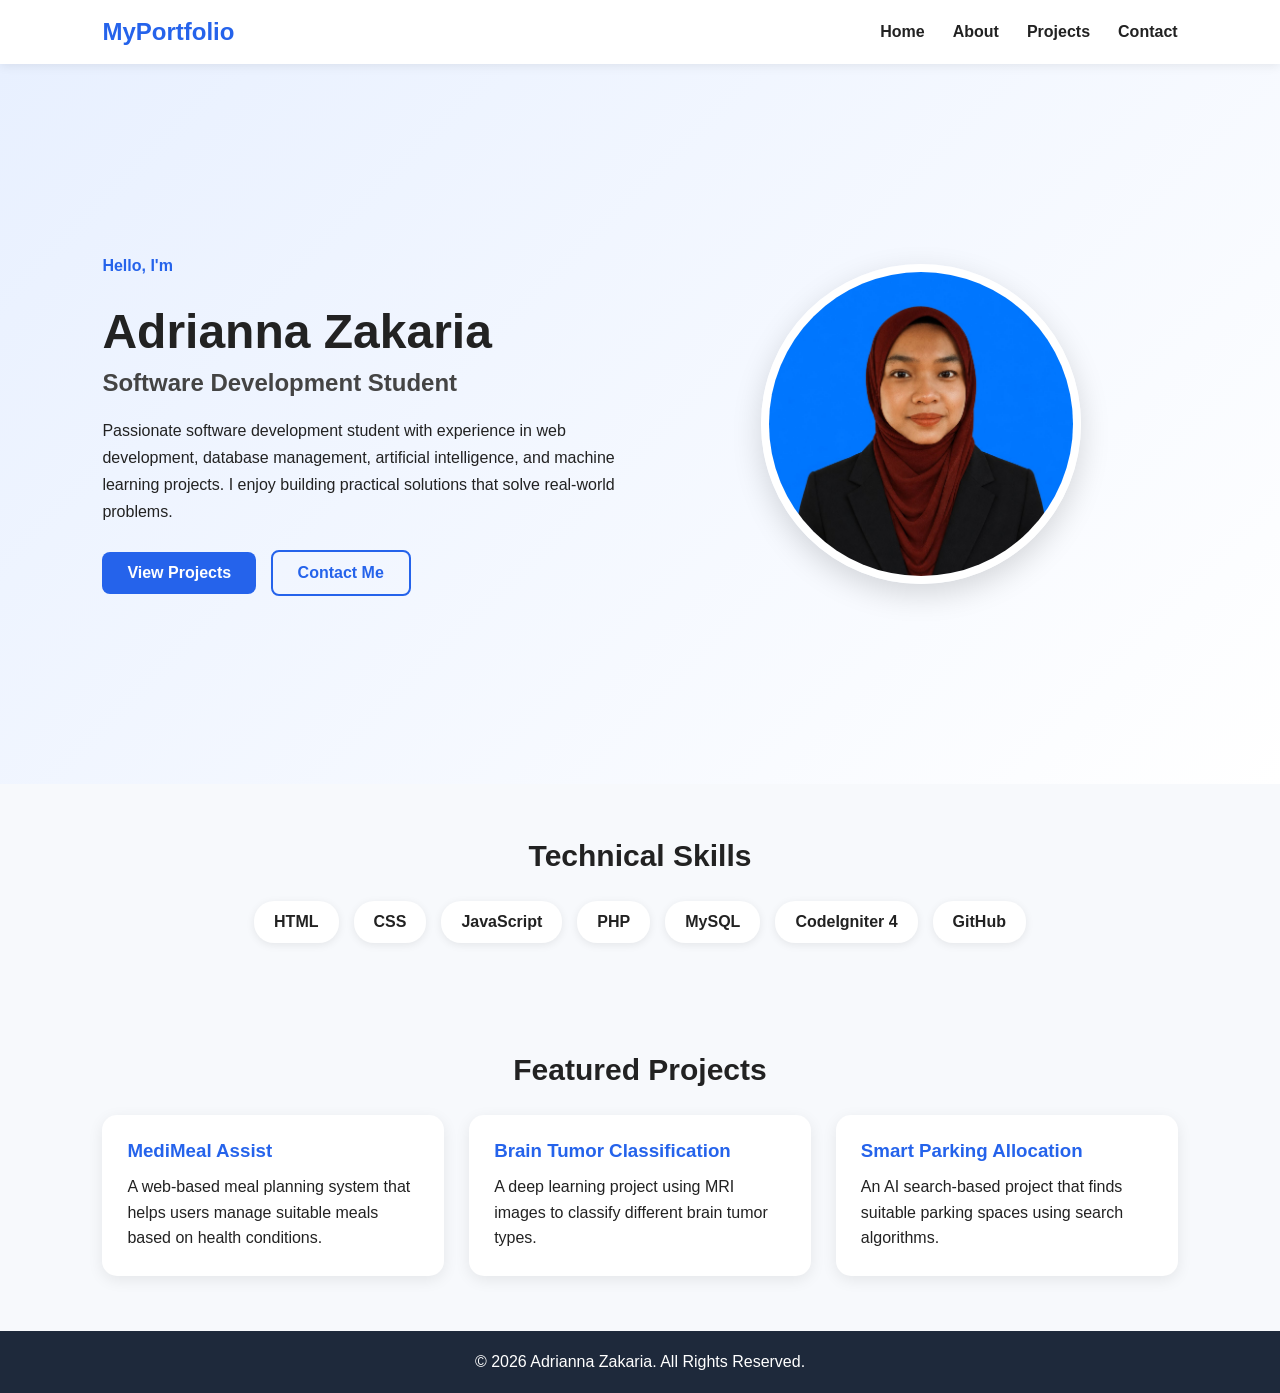
==== index.html @ 45993732 "Created homepage and navigation" ====
<!DOCTYPE html>
<html lang="en">
<head>
  <meta charset="UTF-8">
  <meta name="viewport" content="width=device-width, initial-scale=1.0">
  <title>Adrianna Zakaria | Portfolio</title>
  <link rel="stylesheet" href="style.css">
</head>
<body>

<header>
  <nav class="navbar">
    <h2 class="logo">MyPortfolio</h2>

    <ul class="nav-links">
      <li><a href="index.html">Home</a></li>
      <li><a href="about.html">About</a></li>
      <li><a href="blog.html">Projects</a></li>
      <li><a href="contact.html">Contact</a></li>
    </ul>
  </nav>
</header>

<section class="hero">
  <div class="hero-text">
    <p class="intro">Hello, I'm</p>
    <h1>Adrianna Zakaria</h1>
    <h3>Software Development Student</h3>

    <p>
      Passionate software development student with experience in web development,
      database management, artificial intelligence, and machine learning projects.
      I enjoy building practical solutions that solve real-world problems.
    </p>

    <div class="hero-buttons">
      <a href="blog.html" class="btn">View Projects</a>
      <a href="contact.html" class="btn-secondary">Contact Me</a>
    </div>
  </div>

  <div class="hero-image">
    <img src="images/profile.jpeg" alt="Profile Picture">
  </div>
</section>

<section class="skills">
  <h2>Technical Skills</h2>

  <div class="skill-box">
    <span>HTML</span>
    <span>CSS</span>
    <span>JavaScript</span>
    <span>PHP</span>
    <span>MySQL</span>
    <span>CodeIgniter 4</span>
    <span>GitHub</span>
  </div>
</section>

<section class="featured">
  <h2>Featured Projects</h2>

  <div class="project-container">
    <div class="project-card">
      <h3>MediMeal Assist</h3>
      <p>
        A web-based meal planning system that helps users manage suitable meals
        based on health conditions.
      </p>
    </div>

    <div class="project-card">
      <h3>Brain Tumor Classification</h3>
      <p>
        A deep learning project using MRI images to classify different brain tumor
        types.
      </p>
    </div>

    <div class="project-card">
      <h3>Smart Parking Allocation</h3>
      <p>
        An AI search-based project that finds suitable parking spaces using search
        algorithms.
      </p>
    </div>
  </div>
</section>

<footer>
  <p>© 2026 Adrianna Zakaria. All Rights Reserved.</p>
</footer>

</body>
</html>
---- style.css ----
* {
  margin: 0;
  padding: 0;
  box-sizing: border-box;
  font-family: Arial, sans-serif;
}

body {
  background: #f7f9fc;
  color: #222;
}

.navbar {
  display: flex;
  justify-content: space-between;
  align-items: center;
  padding: 18px 8%;
  background: #ffffff;
  box-shadow: 0 2px 10px rgba(0,0,0,0.08);
  position: sticky;
  top: 0;
  z-index: 100;
}

.logo {
  color: #2563eb;
  font-size: 24px;
}

.nav-links {
  list-style: none;
  display: flex;
  gap: 28px;
}

.nav-links a {
  text-decoration: none;
  color: #222;
  font-weight: bold;
}

.nav-links a:hover {
  color: #2563eb;
}

.hero {
  min-height: 80vh;
  display: flex;
  justify-content: space-between;
  align-items: center;
  padding: 60px 8%;
  background: linear-gradient(135deg, #e8f0ff, #ffffff);
  gap: 50px;
}

.hero-text {
  flex: 1;
}

.intro {
  color: #2563eb;
  font-weight: bold;
  margin-bottom: 10px;
}

.hero h1 {
  font-size: 48px;
  margin-bottom: 10px;
}

.hero h3 {
  font-size: 24px;
  color: #444;
  margin-bottom: 20px;
}

.hero p {
  line-height: 1.7;
  margin-bottom: 25px;
}

.hero-buttons {
  margin-top: 25px;
}

.btn {
  display: inline-block;
  padding: 12px 25px;
  background: #2563eb;
  color: white;
  text-decoration: none;
  border-radius: 8px;
  font-weight: bold;
}

.btn:hover {
  background: #1d4ed8;
}

.btn-secondary {
  display: inline-block;
  padding: 12px 25px;
  text-decoration: none;
  border: 2px solid #2563eb;
  color: #2563eb;
  border-radius: 8px;
  margin-left: 10px;
  font-weight: bold;
}

.btn-secondary:hover {
  background: #2563eb;
  color: white;
}

.hero-image {
  flex: 1;
  display: flex;
  justify-content: center;
}

.hero-image img {
  width: 320px;
  height: 320px;
  object-fit: cover;
  border-radius: 50%;
  border: 8px solid white;
  box-shadow: 0 10px 30px rgba(0,0,0,0.15);
}

.skills,
.featured {
  padding: 55px 8%;
  text-align: center;
}

.skills h2,
.featured h2 {
  margin-bottom: 28px;
  font-size: 30px;
}

.skill-box {
  display: flex;
  flex-wrap: wrap;
  justify-content: center;
  gap: 15px;
}

.skill-box span {
  background: white;
  padding: 12px 20px;
  border-radius: 20px;
  box-shadow: 0 2px 8px rgba(0,0,0,0.08);
  font-weight: bold;
}

.project-container {
  display: grid;
  grid-template-columns: repeat(3, 1fr);
  gap: 25px;
}

.project-card {
  background: white;
  padding: 25px;
  border-radius: 15px;
  box-shadow: 0 4px 15px rgba(0,0,0,0.08);
  text-align: left;
}

.project-card h3 {
  color: #2563eb;
  margin-bottom: 12px;
}

.project-card p {
  line-height: 1.6;
}

footer {
  text-align: center;
  padding: 22px;
  background: #1e293b;
  color: white;
}

@media (max-width: 768px) {
  .navbar {
    flex-direction: column;
    gap: 15px;
  }

  .nav-links {
    flex-direction: column;
    text-align: center;
    gap: 12px;
  }

  .hero {
    flex-direction: column-reverse;
    text-align: center;
    padding: 45px 8%;
  }

  .hero h1 {
    font-size: 34px;
  }

  .hero h3 {
    font-size: 20px;
  }

  .hero-image img {
    width: 250px;
    height: 250px;
  }

  .btn-secondary {
    margin-left: 0;
    margin-top: 10px;
  }

  .project-container {
    grid-template-columns: 1fr;
  }
}
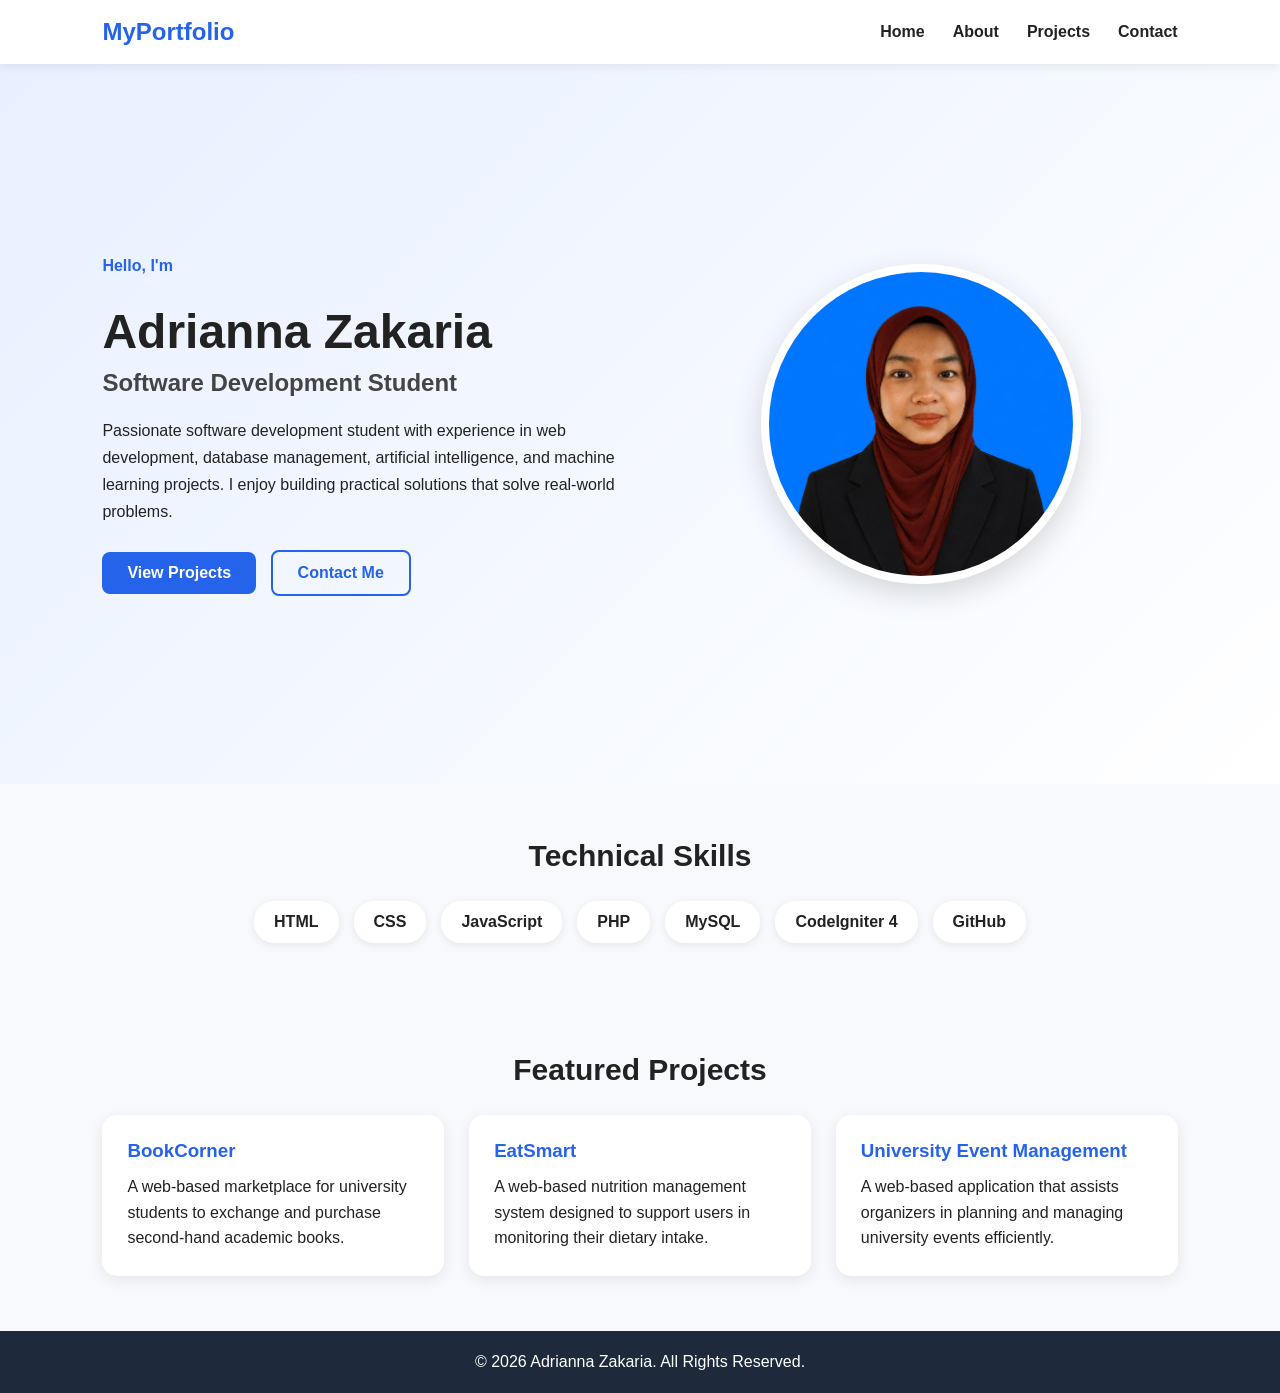
==== commit 36c52cc5: "Updated featured projects section" ====
--- a/index.html
+++ b/index.html
@@ -63,26 +63,23 @@
 
   <div class="project-container">
     <div class="project-card">
-      <h3>MediMeal Assist</h3>
+      <h3>BookCorner</h3>
       <p>
-        A web-based meal planning system that helps users manage suitable meals
-        based on health conditions.
+        A web-based marketplace for university students to exchange and purchase second-hand academic books.
       </p>
     </div>
 
     <div class="project-card">
-      <h3>Brain Tumor Classification</h3>
+      <h3>EatSmart</h3>
       <p>
-        A deep learning project using MRI images to classify different brain tumor
-        types.
+        A web-based nutrition management system designed to support users in monitoring their dietary intake.
       </p>
     </div>
 
     <div class="project-card">
-      <h3>Smart Parking Allocation</h3>
+      <h3>University Event Management</h3>
       <p>
-        An AI search-based project that finds suitable parking spaces using search
-        algorithms.
+        A web-based application that assists organizers in planning and managing university events efficiently.
       </p>
     </div>
   </div>
--- a/style.css
+++ b/style.css
@@ -224,4 +224,85 @@
   .project-container {
     grid-template-columns: 1fr;
   }
-}+}
+
+/* About Section */
+.about-section{
+    max-width:900px;
+    margin:auto;
+    padding:60px 20px;
+    text-align:center;
+}
+
+.about-section h1{
+    margin-bottom:30px;
+    color:#2563eb;
+}
+
+.about-image{
+    width:220px;
+    height:220px;
+    object-fit:cover;
+    border-radius:50%;
+    margin-bottom:25px;
+    box-shadow:0 5px 20px rgba(0,0,0,0.15);
+}
+
+.about-section p{
+    line-height:1.8;
+    margin-bottom:15px;
+}
+
+.education-box{
+    margin-top:30px;
+    padding:25px;
+    background:white;
+    border-radius:15px;
+    box-shadow:0 3px 10px rgba(0,0,0,0.08);
+} 
+
+/* Blog Section */
+.projects-page {
+  padding: 60px 8%;
+  text-align: center;
+}
+
+.projects-page h1 {
+  color: #2563eb;
+  font-size: 36px;
+  margin-bottom: 10px;
+}
+
+.page-subtitle {
+  margin-bottom: 35px;
+  color: #555;
+} 
+
+/* Contact Section */
+.contact-section {
+  padding: 60px 8%;
+  text-align: center;
+}
+
+.contact-section h1 {
+  color: #2563eb;
+  font-size: 36px;
+  margin-bottom: 10px;
+}
+
+.contact-card {
+  max-width: 700px;
+  margin: 30px auto;
+  background: white;
+  padding: 30px;
+  border-radius: 15px;
+  box-shadow: 0 3px 15px rgba(0,0,0,0.1);
+  text-align: left;
+}
+
+.contact-card p {
+  margin: 15px 0;
+  font-size: 18px;
+}
+
+
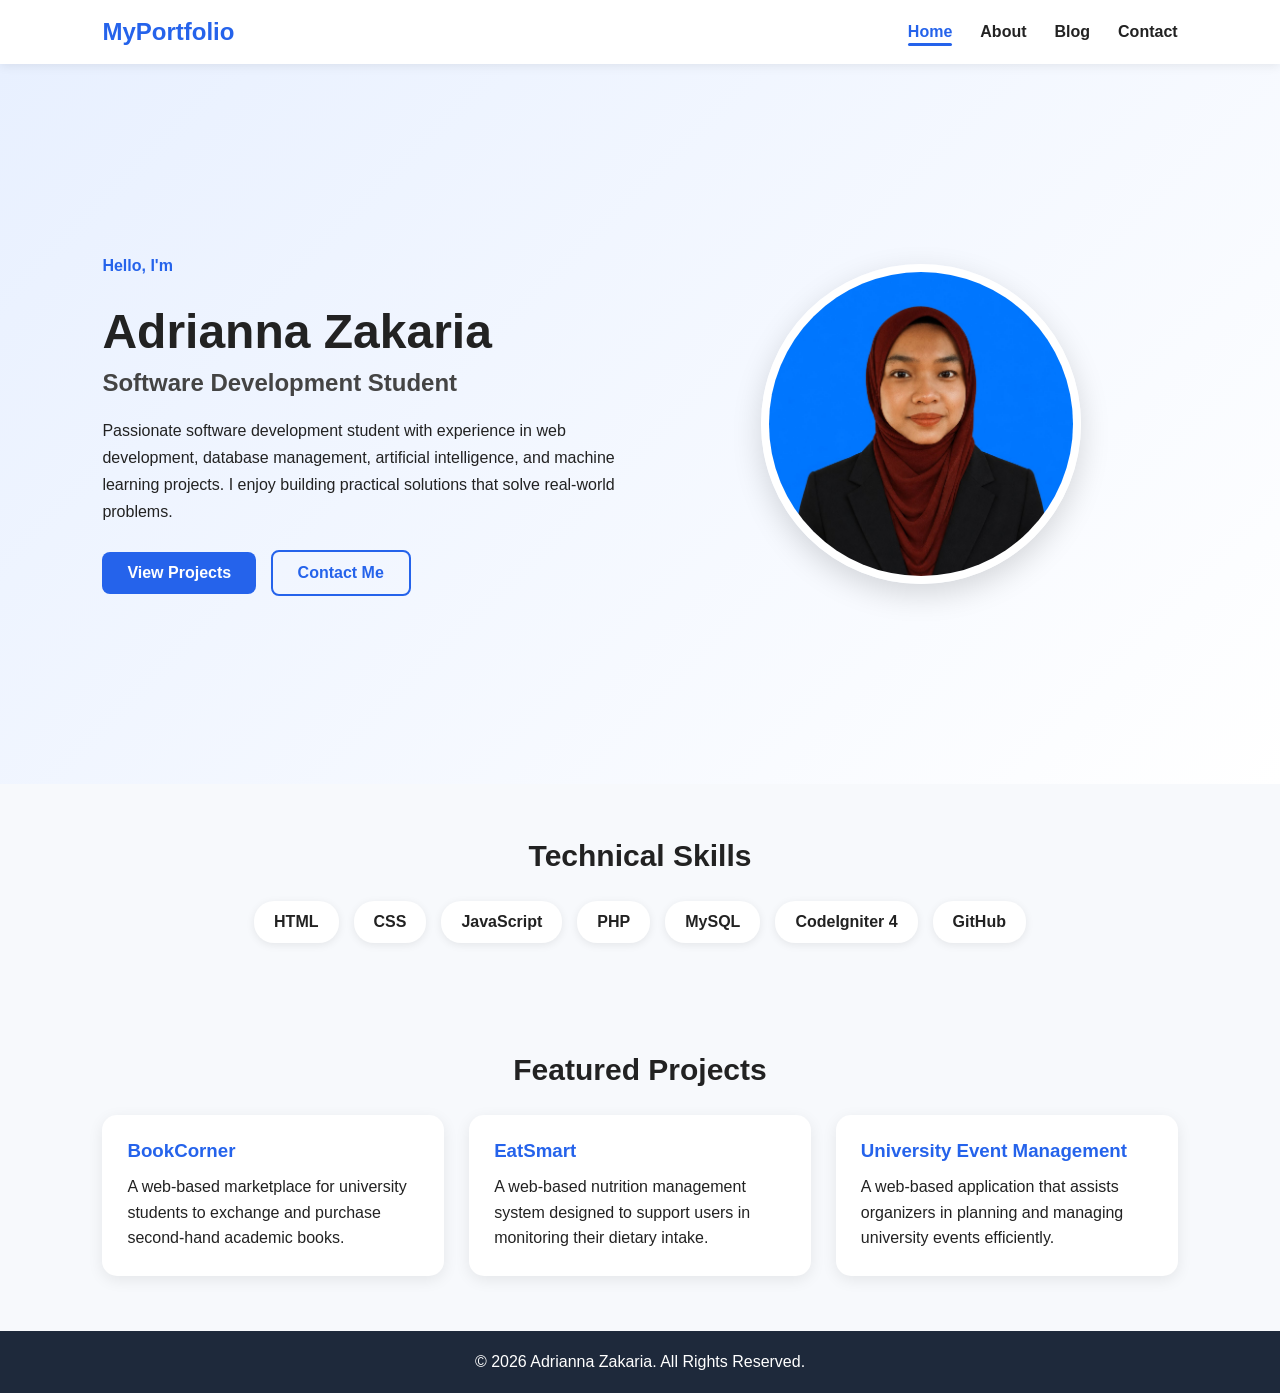
==== commit 12364de0: "Added README file" ====
--- a/index.html
+++ b/index.html
@@ -13,9 +13,9 @@
     <h2 class="logo">MyPortfolio</h2>
 
     <ul class="nav-links">
-      <li><a href="index.html">Home</a></li>
+      <li><a href="index.html" class="active">Home</a></li>
       <li><a href="about.html">About</a></li>
-      <li><a href="blog.html">Projects</a></li>
+      <li><a href="blog.html">Blog</a></li>
       <li><a href="contact.html">Contact</a></li>
     </ul>
   </nav>
--- a/style.css
+++ b/style.css
@@ -43,6 +43,23 @@
   color: #2563eb;
 }
 
+.nav-links a.active {
+  color: #2563eb;
+  position: relative;
+}
+
+.nav-links a.active::after {
+  content: "";
+  position: absolute;
+  left: 0;
+  bottom: -6px;
+  width: 100%;
+  height: 3px;
+  background: #2563eb;
+  border-radius: 10px;
+}
+
+
 .hero {
   min-height: 80vh;
   display: flex;
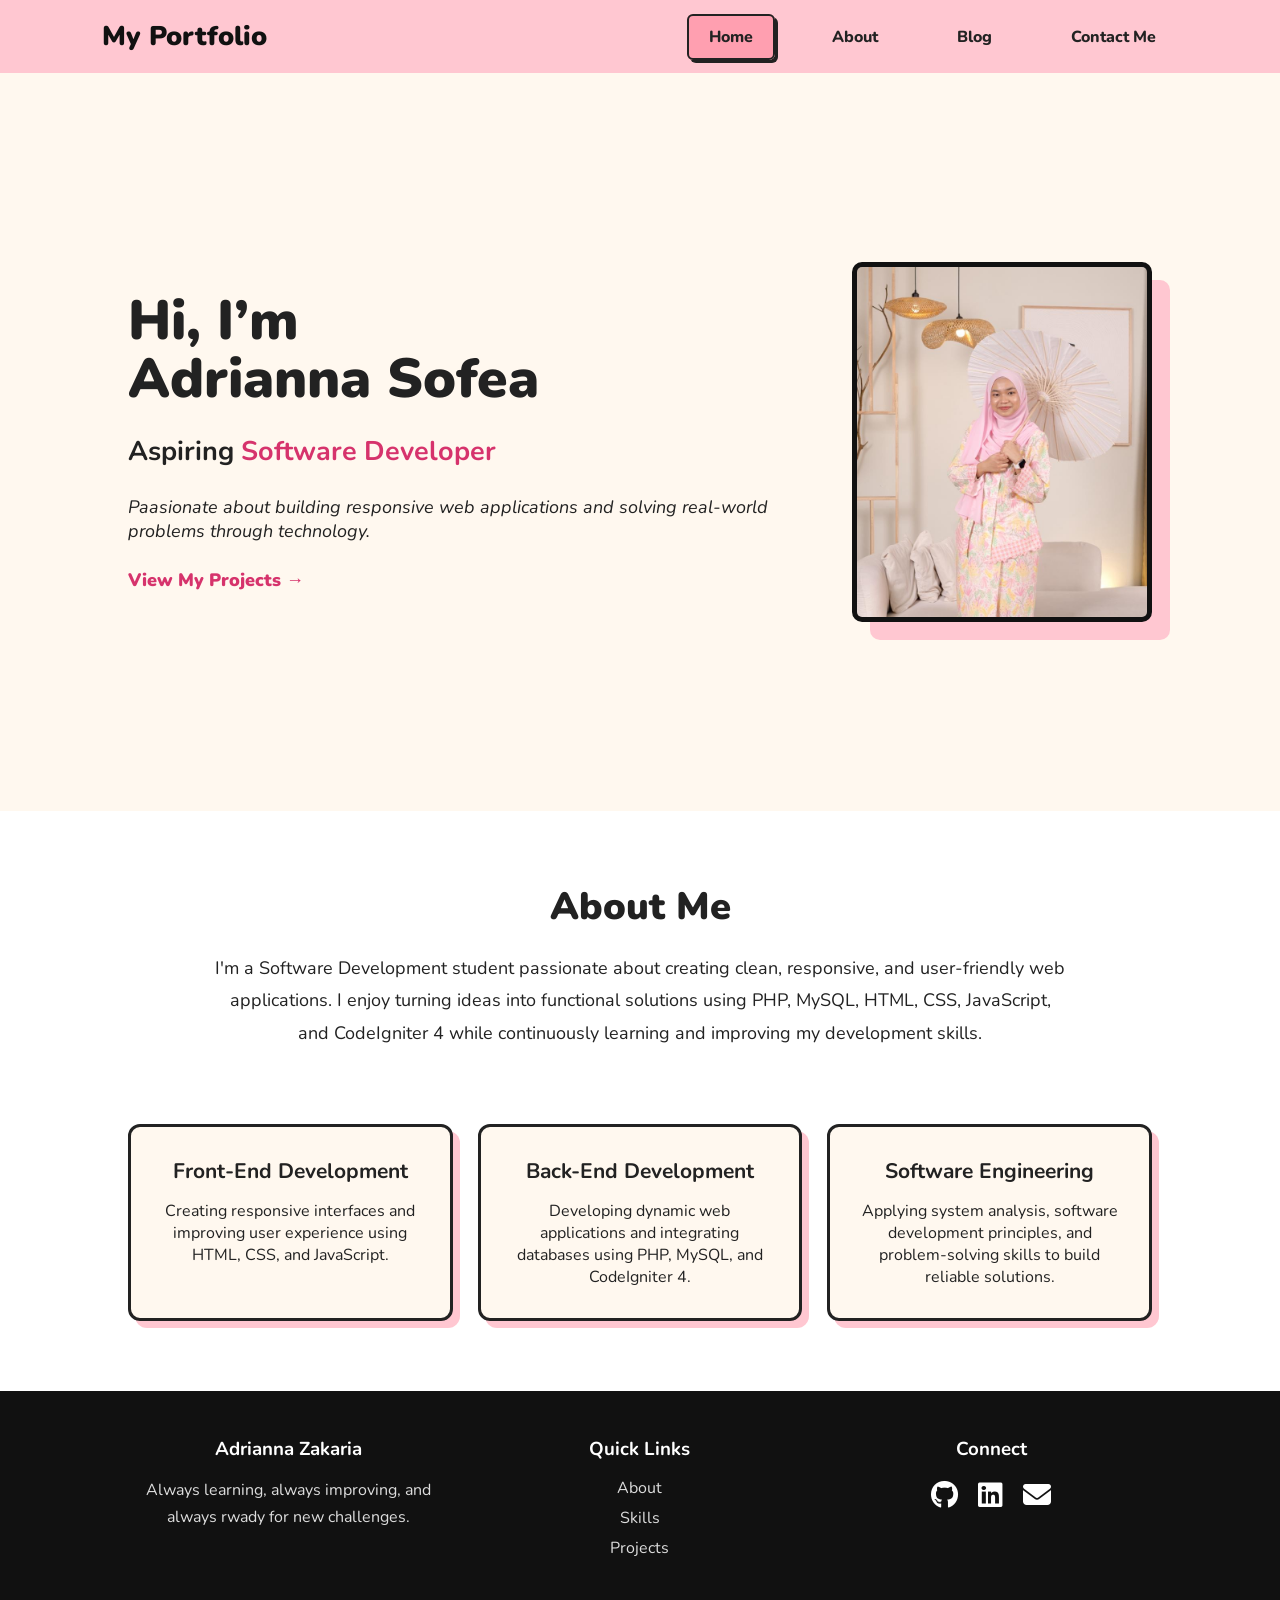
==== commit 7df97e9f: "Redesigned home page layout" ====
--- a/index.html
+++ b/index.html
@@ -4,90 +4,112 @@
   <meta charset="UTF-8">
   <meta name="viewport" content="width=device-width, initial-scale=1.0">
   <title>Adrianna Zakaria | Portfolio</title>
+
+  <link rel="preconnect" href="https://fonts.googleapis.com">
+  <link rel="preconnect" href="https://fonts.gstatic.com" crossorigin>
+  <link rel="stylesheet" href="https://cdnjs.cloudflare.com/ajax/libs/font-awesome/6.5.1/css/all.min.css">
+  <link href="https://fonts.googleapis.com/css2?family=Nunito:wght@400;600;700;800;900&display=swap" rel="stylesheet">
+
   <link rel="stylesheet" href="style.css">
 </head>
 <body>
 
 <header>
   <nav class="navbar">
-    <h2 class="logo">MyPortfolio</h2>
+    <h2 class="logo">
+      <a href="index.html">My Portfolio</a>
+    </h2>
 
     <ul class="nav-links">
       <li><a href="index.html" class="active">Home</a></li>
       <li><a href="about.html">About</a></li>
       <li><a href="blog.html">Blog</a></li>
-      <li><a href="contact.html">Contact</a></li>
+      <li><a href="contact.html">Contact Me</a></li>
     </ul>
   </nav>
 </header>
 
 <section class="hero">
-  <div class="hero-text">
-    <p class="intro">Hello, I'm</p>
-    <h1>Adrianna Zakaria</h1>
-    <h3>Software Development Student</h3>
+  <div class="hero-text fade-left">
+    <h1>Hi, I’m<br>Adrianna Sofea</h1>
+    <h3>Aspiring <span>Software Developer</span></h3>
 
-    <p>
-      Passionate software development student with experience in web development,
-      database management, artificial intelligence, and machine learning projects.
-      I enjoy building practical solutions that solve real-world problems.
-    </p>
+    <p class="tagline">Paasionate about building responsive web applications and solving real-world problems through technology.</p>
 
-    <div class="hero-buttons">
-      <a href="blog.html" class="btn">View Projects</a>
-      <a href="contact.html" class="btn-secondary">Contact Me</a>
-    </div>
+    <a href="blog.html" class="work-link">View My Projects →</a>
   </div>
 
-  <div class="hero-image">
-    <img src="images/profile.jpeg" alt="Profile Picture">
+  <div class="hero-image fade-right">
+    <div class="photo-stack">
+      <img src="images/profile2.jpeg" alt="Profile Picture">
+    </div>
   </div>
 </section>
 
-<section class="skills">
-  <h2>Technical Skills</h2>
-
-  <div class="skill-box">
-    <span>HTML</span>
-    <span>CSS</span>
-    <span>JavaScript</span>
-    <span>PHP</span>
-    <span>MySQL</span>
-    <span>CodeIgniter 4</span>
-    <span>GitHub</span>
-  </div>
+<section class="about-preview reveal">
+  <h2>About Me</h2>
+  <p>
+    I'm a Software Development student passionate about creating clean, responsive, and user-friendly web applications.
+    I enjoy turning ideas into functional solutions using PHP, MySQL, HTML, CSS, JavaScript, and CodeIgniter 4 while
+    continuously learning and improving my development skills.
+  </p>
 </section>
 
-<section class="featured">
-  <h2>Featured Projects</h2>
+<section class="skills-section reveal" id="skills">
 
-  <div class="project-container">
-    <div class="project-card">
-      <h3>BookCorner</h3>
-      <p>
-        A web-based marketplace for university students to exchange and purchase second-hand academic books.
-      </p>
+  <div class="skills-grid">
+    <div class="skill-card">
+      <h3>Front-End Development</h3>
+      <p>Creating responsive interfaces and improving user experience using HTML, CSS, and JavaScript.</p>
     </div>
 
-    <div class="project-card">
-      <h3>EatSmart</h3>
-      <p>
-        A web-based nutrition management system designed to support users in monitoring their dietary intake.
-      </p>
+    <div class="skill-card">
+      <h3>Back-End Development</h3>
+      <p>Developing dynamic web applications and integrating databases using PHP, MySQL, and CodeIgniter 4.</p>
     </div>
 
-    <div class="project-card">
-      <h3>University Event Management</h3>
-      <p>
-        A web-based application that assists organizers in planning and managing university events efficiently.
-      </p>
+    <div class="skill-card">
+      <h3>Software Engineering</h3>
+      <p>Applying system analysis, software development principles, and problem-solving skills to build reliable solutions.</p>
     </div>
   </div>
 </section>
 
 <footer>
-  <p>© 2026 Adrianna Zakaria. All Rights Reserved.</p>
+  <div>
+    <h3>Adrianna Zakaria</h3>
+    <p>Always learning, always improving, and always rwady for new challenges.</p>
+  </div>
+
+  <div>
+    <h3>Quick Links</h3>
+    <a href="about.html">About</a>
+    <a href="blog.html">Skills</a>
+    <a href="blog.html">Projects</a>
+  </div>
+
+  <div>
+    <h3>Connect</h3>
+
+    <div class="social-icons">
+
+        <a href="https://github.com/adriannazakaria" target="_blank">
+            <i class="fab fa-github"></i>
+        </a>
+
+        <a href="https://www.linkedin.com/in/adriannasofeazakaria" target="_blank">
+            <i class="fab fa-linkedin"></i>
+        </a>
+
+        <a href="mailto:nuradriannasofeazakaria@gmail.com">
+            <i class="fas fa-envelope"></i>
+        </a>
+
+    </div>
+</div>
+
 </footer>
 
+<script src="script.js"></script>
 </body>
-</html>
+</html>
--- a/style.css
+++ b/style.css
@@ -2,324 +2,364 @@
   margin: 0;
   padding: 0;
   box-sizing: border-box;
-  font-family: Arial, sans-serif;
+  font-family: "Nunito", sans-serif;
 }
 
 body {
-  background: #f7f9fc;
+  background: #fff8ef;
   color: #222;
 }
 
+/* NAVBAR */
 .navbar {
   display: flex;
   justify-content: space-between;
   align-items: center;
+  background: #ffc7d1;
   padding: 18px 8%;
-  background: #ffffff;
-  box-shadow: 0 2px 10px rgba(0,0,0,0.08);
   position: sticky;
   top: 0;
   z-index: 100;
 }
 
 .logo {
-  color: #2563eb;
-  font-size: 24px;
+  font-size: 27px;
+  font-weight: 900;
+  color: #111;
+}
+
+.logo a {
+  text-decoration: none;
+  color: #111;
+}
+
+.logo a:visited {
+  color: #111;
+}
+
+.logo a:hover {
+  color: #111;
 }
 
 .nav-links {
   list-style: none;
   display: flex;
-  gap: 28px;
+  align-items: center;
+  gap: 35px;
 }
 
 .nav-links a {
   text-decoration: none;
   color: #222;
-  font-weight: bold;
-}
-
-.nav-links a:hover {
-  color: #2563eb;
-}
-
+  font-weight: 800;
+  border: 2px solid transparent;
+  padding: 10px 20px;
+  border-radius: 6px;
+  transition: 0.3s;
+}
+
+.nav-links a:hover,
 .nav-links a.active {
-  color: #2563eb;
-  position: relative;
-}
-
-.nav-links a.active::after {
-  content: "";
-  position: absolute;
-  left: 0;
-  bottom: -6px;
-  width: 100%;
-  height: 3px;
-  background: #2563eb;
-  border-radius: 10px;
-}
-
-
+  border: 2px solid #222;
+  background: #ff9fb0;
+  color: #222;
+  box-shadow: 3px 3px 0 #222;
+}
+
+/* HERO */
 .hero {
-  min-height: 80vh;
+  min-height: 82vh;
   display: flex;
+  align-items: center;
   justify-content: space-between;
-  align-items: center;
-  padding: 60px 8%;
-  background: linear-gradient(135deg, #e8f0ff, #ffffff);
+  padding: 70px 10%;
   gap: 50px;
 }
 
-.hero-text {
-  flex: 1;
-}
-
-.intro {
-  color: #2563eb;
-  font-weight: bold;
-  margin-bottom: 10px;
-}
-
-.hero h1 {
-  font-size: 48px;
-  margin-bottom: 10px;
-}
-
-.hero h3 {
-  font-size: 24px;
-  color: #444;
-  margin-bottom: 20px;
-}
-
-.hero p {
-  line-height: 1.7;
+.hero-text h1 {
+  font-size: 55px;
+  line-height: 1.05;
+  font-weight: 900;
   margin-bottom: 25px;
 }
 
-.hero-buttons {
-  margin-top: 25px;
-}
-
-.btn {
-  display: inline-block;
-  padding: 12px 25px;
-  background: #2563eb;
-  color: white;
+.hero-text h3 {
+  font-size: 27px;
+  margin-bottom: 25px;
+}
+
+.hero-text h3 span {
+  color: #d6336c;
+}
+
+.tagline {
+  font-size: 18px;
+  font-style: italic;
+  margin-bottom: 25px;
+}
+
+.work-link {
+  color: #d6336c;
+  font-weight: 900;
   text-decoration: none;
-  border-radius: 8px;
-  font-weight: bold;
-}
-
-.btn:hover {
-  background: #1d4ed8;
-}
-
-.btn-secondary {
-  display: inline-block;
-  padding: 12px 25px;
-  text-decoration: none;
-  border: 2px solid #2563eb;
-  color: #2563eb;
-  border-radius: 8px;
-  margin-left: 10px;
-  font-weight: bold;
-}
-
-.btn-secondary:hover {
-  background: #2563eb;
-  color: white;
+  font-size: 18px;
+}
+
+.work-link:hover {
+  text-decoration: underline;
 }
 
 .hero-image {
-  flex: 1;
   display: flex;
   justify-content: center;
-}
-
-.hero-image img {
-  width: 320px;
-  height: 320px;
+  align-items: center;
+}
+
+.photo-stack {
+  width: 300px;
+  height: 360px;
+  border: 5px solid #111;
+  border-radius: 10px;
+  background: #111;
+  box-shadow: 18px 18px 0 #ffc7d1;
+  overflow: hidden;
+  transition: 0.3s;
+}
+
+.photo-stack:hover {
+  transform: translateY(-8px);
+}
+
+.photo-stack img {
+  width: 100%;
+  height: 100%;
   object-fit: cover;
-  border-radius: 50%;
-  border: 8px solid white;
-  box-shadow: 0 10px 30px rgba(0,0,0,0.15);
-}
-
-.skills,
+}
+
+/* ICON CONNECT */
+.social-icons {
+    display: flex;
+    justify-content: center;
+    gap: 20px;
+    margin-top: 10px;
+}
+
+.social-icons a {
+    color: white;
+    font-size: 28px;
+    transition: 0.3s;
+}
+
+.social-icons a:hover {
+    color: #ff9fb0;
+    transform: translateY(-3px);
+}
+
+/* ABOUT */
+.about-preview {
+  background: #fff;
+  padding: 70px 15% 20px;
+  text-align: center;
+}
+
+.about-preview h2,
+.skills-section h2,
+.featured h2 {
+  font-size: 38px;
+  margin-bottom: 20px;
+  font-weight: 900;
+}
+
+.about-preview p {
+  max-width: 850px;
+  margin: auto;
+  line-height: 1.8;
+  font-size: 18px;
+}
+
+/* SKILLS */
+.skills-section {
+  background: #fff;
+  padding: 20px 10% 70px;
+  text-align: center;
+}
+
+.skills-grid {
+  display: grid;
+  grid-template-columns: repeat(3, 1fr);
+  gap: 25px;
+  margin-top: 35px;
+}
+
+.skill-card {
+  background: #fff8ef;
+  border: 3px solid #222;
+  border-radius: 12px;
+  padding: 30px;
+  box-shadow: 7px 7px 0 #ffc7d1;
+  transition: 0.3s;
+}
+
+.skill-card:hover {
+  transform: translateY(-8px);
+  box-shadow: 10px 10px 0 #ff9fb0;
+}
+
+.skill-card h3 {
+  margin-bottom: 15px;
+  font-size: 21px;
+}
+
+/* PROJECTS */
 .featured {
-  padding: 55px 8%;
+  padding: 70px 10%;
   text-align: center;
-}
-
-.skills h2,
-.featured h2 {
-  margin-bottom: 28px;
-  font-size: 30px;
-}
-
-.skill-box {
-  display: flex;
-  flex-wrap: wrap;
-  justify-content: center;
-  gap: 15px;
-}
-
-.skill-box span {
-  background: white;
-  padding: 12px 20px;
-  border-radius: 20px;
-  box-shadow: 0 2px 8px rgba(0,0,0,0.08);
-  font-weight: bold;
+  background: #fff8ef;
 }
 
 .project-container {
   display: grid;
   grid-template-columns: repeat(3, 1fr);
   gap: 25px;
+  margin-top: 35px;
 }
 
 .project-card {
-  background: white;
-  padding: 25px;
-  border-radius: 15px;
-  box-shadow: 0 4px 15px rgba(0,0,0,0.08);
+  background: #fff;
+  border: 3px solid #222;
+  border-radius: 12px;
+  padding: 30px;
   text-align: left;
+  box-shadow: 7px 7px 0 #ffc7d1;
+  transition: 0.3s;
+}
+
+.project-card:hover {
+  transform: translateY(-8px);
+  box-shadow: 10px 10px 0 #ff9fb0;
 }
 
 .project-card h3 {
-  color: #2563eb;
-  margin-bottom: 12px;
+  font-size: 23px;
+  color: #d6336c;
+  margin-bottom: 15px;
 }
 
 .project-card p {
-  line-height: 1.6;
-}
-
+  line-height: 1.7;
+}
+
+/* FOOTER */
 footer {
+  background: #111;
+  color: white;
+  display: grid;
+  grid-template-columns: repeat(3, 1fr);
+  padding: 45px 10%;
+  gap: 30px;
+  align-items: start;
+}
+
+footer div {
   text-align: center;
-  padding: 22px;
-  background: #1e293b;
-  color: white;
-}
-
-@media (max-width: 768px) {
+}
+
+footer h3 {
+  margin-bottom: 15px;
+}
+
+footer p {
+  color: #ddd;
+  line-height: 1.7;
+}
+
+footer a {
+    display: block;
+    color: #ddd;
+    text-decoration: none;
+    margin-bottom: 8px;
+}
+
+footer a:hover {
+    color: #ff9fb0;
+}
+
+/* RESPONSIVE */
+@media (max-width: 900px) {
+  .hero {
+    flex-direction: column;
+    text-align: center;
+  }
+
+  .skills-grid,
+  .project-container,
+  footer {
+    grid-template-columns: 1fr;
+  }
+
+  .nav-links {
+    gap: 18px;
+  }
+}
+
+@media (max-width: 600px) {
   .navbar {
     flex-direction: column;
     gap: 15px;
   }
 
   .nav-links {
-    flex-direction: column;
-    text-align: center;
-    gap: 12px;
-  }
-
-  .hero {
-    flex-direction: column-reverse;
-    text-align: center;
-    padding: 45px 8%;
-  }
-
-  .hero h1 {
-    font-size: 34px;
-  }
-
-  .hero h3 {
-    font-size: 20px;
-  }
-
-  .hero-image img {
+    flex-wrap: wrap;
+    justify-content: center;
+  }
+
+  .hero-text h1 {
+    font-size: 40px;
+  }
+
+  .photo-stack {
     width: 250px;
-    height: 250px;
-  }
-
-  .btn-secondary {
-    margin-left: 0;
-    margin-top: 10px;
-  }
-
-  .project-container {
-    grid-template-columns: 1fr;
-  }
-}
-
-/* About Section */
-.about-section{
-    max-width:900px;
-    margin:auto;
-    padding:60px 20px;
-    text-align:center;
-}
-
-.about-section h1{
-    margin-bottom:30px;
-    color:#2563eb;
-}
-
-.about-image{
-    width:220px;
-    height:220px;
-    object-fit:cover;
-    border-radius:50%;
-    margin-bottom:25px;
-    box-shadow:0 5px 20px rgba(0,0,0,0.15);
-}
-
-.about-section p{
-    line-height:1.8;
-    margin-bottom:15px;
-}
-
-.education-box{
-    margin-top:30px;
-    padding:25px;
-    background:white;
-    border-radius:15px;
-    box-shadow:0 3px 10px rgba(0,0,0,0.08);
-} 
-
-/* Blog Section */
-.projects-page {
-  padding: 60px 8%;
-  text-align: center;
-}
-
-.projects-page h1 {
-  color: #2563eb;
-  font-size: 36px;
-  margin-bottom: 10px;
-}
-
-.page-subtitle {
-  margin-bottom: 35px;
-  color: #555;
-} 
-
-/* Contact Section */
-.contact-section {
-  padding: 60px 8%;
-  text-align: center;
-}
-
-.contact-section h1 {
-  color: #2563eb;
-  font-size: 36px;
-  margin-bottom: 10px;
-}
-
-.contact-card {
-  max-width: 700px;
-  margin: 30px auto;
-  background: white;
-  padding: 30px;
-  border-radius: 15px;
-  box-shadow: 0 3px 15px rgba(0,0,0,0.1);
-  text-align: left;
-}
-
-.contact-card p {
-  margin: 15px 0;
-  font-size: 18px;
-}
-
-
+    height: 310px;
+  }
+}
+
+/* PAGE LOAD ANIMATION */
+.fade-left {
+  opacity: 0;
+  transform: translateX(-60px);
+  animation: fadeLeft 1s ease forwards;
+}
+
+.fade-right {
+  opacity: 0;
+  transform: translateX(60px);
+  animation: fadeRight 1s ease forwards;
+  animation-delay: 0.3s;
+}
+
+@keyframes fadeLeft {
+  to {
+    opacity: 1;
+    transform: translateX(0);
+  }
+}
+
+@keyframes fadeRight {
+  to {
+    opacity: 1;
+    transform: translateX(0);
+  }
+}
+
+/* SCROLL REVEAL ANIMATION */
+.reveal {
+  opacity: 0;
+  transform: translateY(60px);
+  transition: 1s ease;
+}
+
+.reveal.active {
+  opacity: 1;
+  transform: translateY(0);
+}
+
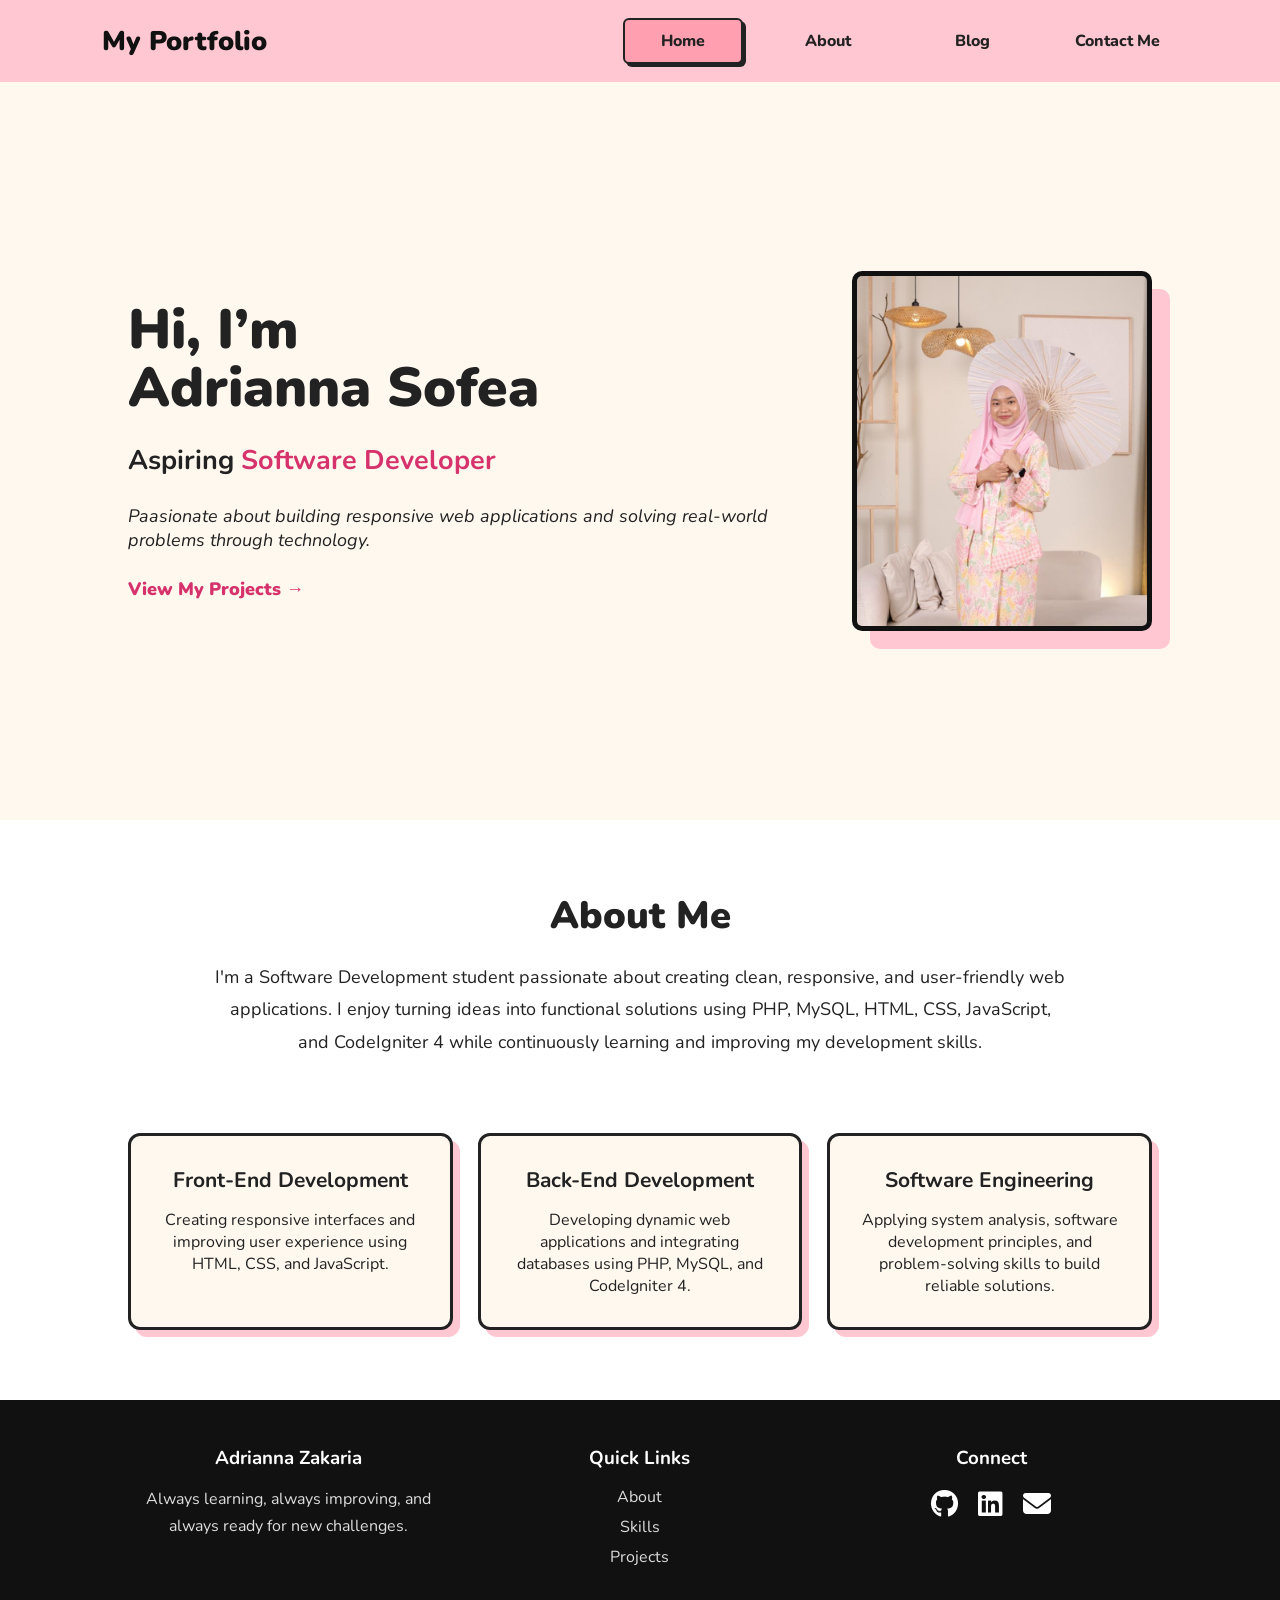
==== commit d3032436: "Fix typo in home page content" ====
--- a/index.html
+++ b/index.html
@@ -78,7 +78,7 @@
 <footer>
   <div>
     <h3>Adrianna Zakaria</h3>
-    <p>Always learning, always improving, and always rwady for new challenges.</p>
+    <p>Always learning, always improving, and always ready for new challenges.</p>
   </div>
 
   <div>
@@ -106,7 +106,7 @@
         </a>
 
     </div>
-</div>
+  </div>
 
 </footer>
 
--- a/style.css
+++ b/style.css
@@ -20,12 +20,14 @@
   position: sticky;
   top: 0;
   z-index: 100;
+  min-height: 80px;
 }
 
 .logo {
   font-size: 27px;
   font-weight: 900;
   color: #111;
+  width: 220px;
 }
 
 .logo a {
@@ -33,10 +35,7 @@
   color: #111;
 }
 
-.logo a:visited {
-  color: #111;
-}
-
+.logo a:visited,
 .logo a:hover {
   color: #111;
 }
@@ -45,15 +44,18 @@
   list-style: none;
   display: flex;
   align-items: center;
-  gap: 35px;
+  gap: 25px;
 }
 
 .nav-links a {
+  display: inline-block;
+  text-align: center;
+  width: 120px;
   text-decoration: none;
   color: #222;
   font-weight: 800;
   border: 2px solid transparent;
-  padding: 10px 20px;
+  padding: 10px 0;
   border-radius: 6px;
   transition: 0.3s;
 }
@@ -210,45 +212,6 @@
   font-size: 21px;
 }
 
-/* PROJECTS */
-.featured {
-  padding: 70px 10%;
-  text-align: center;
-  background: #fff8ef;
-}
-
-.project-container {
-  display: grid;
-  grid-template-columns: repeat(3, 1fr);
-  gap: 25px;
-  margin-top: 35px;
-}
-
-.project-card {
-  background: #fff;
-  border: 3px solid #222;
-  border-radius: 12px;
-  padding: 30px;
-  text-align: left;
-  box-shadow: 7px 7px 0 #ffc7d1;
-  transition: 0.3s;
-}
-
-.project-card:hover {
-  transform: translateY(-8px);
-  box-shadow: 10px 10px 0 #ff9fb0;
-}
-
-.project-card h3 {
-  font-size: 23px;
-  color: #d6336c;
-  margin-bottom: 15px;
-}
-
-.project-card p {
-  line-height: 1.7;
-}
-
 /* FOOTER */
 footer {
   background: #111;
@@ -363,3 +326,477 @@
   transform: translateY(0);
 }
 
+/* ABOUT PAGE */
+.about-page {
+  min-height: 85vh;
+  display: grid;
+  grid-template-columns: 1fr 1.5fr;
+  align-items: start;
+  gap: 70px;
+  padding: 90px 10%;
+  background: #fff;
+}
+
+.about-photo {
+  display: flex;
+  justify-content: center;
+  margin-top: 120px;
+}
+
+.about-photo img {
+  width: 340px;
+  height: 340px;
+  object-fit: cover;
+  border-radius: 50%;
+  border: 5px solid #222;
+  box-shadow: 12px 12px 0 #ffc7d1;
+}
+
+.about-content h1 {
+  font-size: 43px;
+  font-weight: 900;
+  margin-bottom: 22px;
+}
+
+.about-content p {
+  font-size: 17px;
+  line-height: 1.8;
+  margin-bottom: 18px;
+}
+
+.about-cards {
+  display: grid;
+  grid-template-columns: repeat(3, 1fr);
+  gap: 18px;
+  margin-top: 30px;
+}
+
+.about-card {
+  background: #fff8ef;
+  border: 2px solid #222;
+  border-radius: 10px;
+  padding: 22px;
+  box-shadow: 6px 6px 0 #ffc7d1;
+  transition: 0.3s;
+}
+
+.about-card:hover {
+  transform: translateY(-8px);
+  box-shadow: 9px 9px 0 #ff9fb0;
+}
+
+.about-card h3 {
+  font-size: 19px;
+  color: #d6336c;
+  margin-bottom: 10px;
+}
+
+.about-card p {
+  font-size: 15px;
+  margin-bottom: 0;
+  line-height: 1.6;
+}
+
+@media (max-width: 900px) {
+  .about-page {
+    grid-template-columns: 1fr;
+    text-align: center;
+  }
+
+  .about-cards {
+    grid-template-columns: 1fr;
+  }
+
+  .about-photo img {
+    width: 280px;
+    height: 280px;
+  }
+}
+
+.resume-section {
+    margin-top: 50px;
+    text-align: center;
+}
+
+.resume-btn {
+    display: inline-block;
+    background: #ff9fb0;
+    color: #222;
+    text-decoration: none;
+    font-weight: 800;
+    padding: 14px 30px;
+    border: 2px solid #222;
+    border-radius: 8px;
+    box-shadow: 4px 4px 0 #222;
+    transition: 0.3s;
+}
+
+.resume-btn:hover {
+    transform: translateY(-5px);
+    box-shadow: 7px 7px 0 #222;
+}
+
+/* BLOG PAGE */
+.projects-page {
+    padding: 90px 10%;
+    background: #fff;
+}
+
+.projects-page {
+    background: #fff8ef;
+}
+
+.section-title {
+    text-align: center;
+    margin-bottom: 50px;
+}
+
+.section-title h1 {
+    font-size: 45px;
+    font-weight: 900;
+    margin-bottom: 15px;
+}
+
+.section-title p {
+    max-width: 800px;
+    margin: auto;
+    line-height: 1.8;
+    font-size: 17px;
+}
+
+.projects-grid {
+    display: grid;
+    grid-template-columns: repeat(2, 1fr);
+    gap: 35px;
+    margin-top: 40px;
+}
+
+.project-box {
+    background: white;
+    border: 2px solid #222;
+    border-radius: 12px;
+    padding: 30px;
+    box-shadow: 7px 7px 0 #ffc7d1;
+    transition: 0.3s;
+}
+
+.project-box:hover {
+    transform: translateY(-8px);
+    box-shadow: 10px 10px 0 #ff9fb0;
+}
+
+.project-box h3 {
+    color: #d6336c;
+    margin-bottom: 15px;
+    font-size: 28px;
+}
+
+.project-box p {
+    line-height: 1.8;
+    margin-bottom: 20px;
+}
+
+.project-tags {
+    display: flex;
+    flex-wrap: wrap;
+    gap: 10px;
+}
+
+.project-tags span {
+    background: #ff9fb0;
+    padding: 8px 15px;
+    border-radius: 20px;
+    font-size: 14px;
+    font-weight: 700;
+}
+
+@media (max-width: 900px) {
+
+    .skills-cards,
+    .projects-grid {
+        grid-template-columns: 1fr;
+    }
+
+}
+
+
+/* TECH STACK SLIDER */
+.tech-stack-page {
+  padding: 90px 10%;
+  background: #fff;
+  text-align: center;
+  overflow: hidden;
+}
+
+.tech-slider {
+  width: 100%;
+  overflow: hidden;
+  margin-top: 45px;
+}
+
+.tech-track {
+  display: flex;
+  gap: 45px;
+  width: max-content;
+}
+
+.tech-slider:hover .tech-track {
+  animation: slideTech 10s linear infinite;
+}
+
+.tech-item {
+  min-width: 120px;
+  text-align: center;
+}
+
+.tech-item i {
+  font-size: 65px;
+  color: #d6336c;
+}
+
+.tech-item p {
+  margin-top: 10px;
+  font-weight: 800;
+  color: #222;
+}
+
+.text-icon span {
+  display: flex;
+  align-items: center;
+  justify-content: center;
+  width: 70px;
+  height: 65px;
+  margin: auto;
+  font-size: 22px;
+  font-weight: 900;
+  color: #d6336c;
+  border: 3px solid #d6336c;
+  border-radius: 12px;
+}
+
+@keyframes slideTech {
+  from {
+    transform: translateX(0);
+  }
+  to {
+    transform: translateX(-50%);
+  }
+}
+
+.project-img {
+  width: 100%;
+  height: 220px;
+  object-fit: cover;
+  border-radius: 10px;
+  margin-bottom: 20px;
+  border: 2px solid #222;
+}
+
+.view-btn {
+  margin-top: 20px;
+  background: #ff9fb0;
+  color: #222;
+  border: 2px solid #222;
+  padding: 12px 22px;
+  border-radius: 8px;
+  font-weight: 800;
+  cursor: pointer;
+  box-shadow: 4px 4px 0 #222;
+  transition: 0.3s;
+}
+
+.view-btn:hover {
+  transform: translateY(-4px);
+  box-shadow: 7px 7px 0 #222;
+}
+
+/* PROJECT POPUP MODAL */
+.modal-overlay {
+  display: none;
+  position: fixed;
+  inset: 0;
+  z-index: 999;
+  background: rgba(0, 0, 0, 0.65);
+  justify-content: center;
+  align-items: center;
+  padding: 25px;
+  overflow-y: auto;
+}
+
+.modal-box {
+  background: #fff8ef;
+  border: 3px solid #222;
+  border-radius: 14px;
+  max-width: 750px;
+  width: 100%;
+  max-height: 80vh;
+  overflow-y: auto;
+  padding: 35px;
+  box-shadow: 10px 10px 0 #ff9fb0;
+  position: relative;
+  animation: popupFade 0.4s ease;
+}
+
+.close-modal {
+  position: sticky;
+  top: 0;
+  float: right;
+  font-size: 32px;
+  font-weight: 900;
+  cursor: pointer;
+  background: #fff8ef;
+  padding-left: 12px;
+}
+
+.modal-box h2 {
+  color: #d6336c;
+  font-size: 34px;
+  margin-bottom: 22px;
+}
+
+.modal-section {
+  margin-bottom: 20px;
+}
+
+.modal-section h3 {
+  font-size: 20px;
+  margin-bottom: 8px;
+}
+
+.modal-section p {
+  line-height: 1.7;
+}
+
+.modal-section ul {
+  margin-top: 10px;
+  padding-left: 25px;
+}
+
+.modal-section li {
+  margin-bottom: 8px;
+  line-height: 1.7;
+}
+
+@keyframes popupFade {
+  from {
+    opacity: 0;
+    transform: scale(0.85);
+  }
+
+  to {
+    opacity: 1;
+    transform: scale(1);
+  }
+}
+
+
+/* CONTACT PAGE */
+
+.contact-page {
+    padding: 90px 10%;
+    background: #fff;
+}
+
+.contact-container {
+    display: grid;
+    grid-template-columns: 1fr 1.3fr;
+    gap: 40px;
+    margin-top: 50px;
+}
+
+.contact-info {
+    display: flex;
+    flex-direction: column;
+    gap: 25px;
+}
+
+.contact-card {
+    background: #fff8ef;
+    border: 2px solid #222;
+    border-radius: 12px;
+    padding: 25px;
+    box-shadow: 7px 7px 0 #ffc7d1;
+    transition: 0.3s;
+}
+
+.contact-card:hover {
+    transform: translateY(-6px);
+    box-shadow: 10px 10px 0 #ff9fb0;
+}
+
+.contact-card i {
+    font-size: 35px;
+    color: #d6336c;
+    margin-bottom: 15px;
+}
+
+.contact-card h3 {
+    margin-bottom: 10px;
+}
+
+.contact-card a {
+    color: #222;
+    text-decoration: none;
+    font-weight: 700;
+}
+
+.contact-card a:hover {
+    color: #d6336c;
+}
+
+.contact-form-box {
+    background: #fff8ef;
+    border: 2px solid #222;
+    border-radius: 12px;
+    padding: 35px;
+    box-shadow: 7px 7px 0 #ffc7d1;
+}
+
+.contact-form-box h2 {
+    color: #d6336c;
+    margin-bottom: 30px;
+    font-size: 30px;
+}
+
+/* CONTACT DETAILS */
+
+.contact-detail {
+    display: flex;
+    align-items: flex-start;
+    gap: 18px;
+    margin-bottom: 30px;
+}
+
+.contact-detail i {
+    font-size: 28px;
+    color: #d6336c;
+    min-width: 35px;
+    margin-top: 5px;
+}
+
+.contact-detail h3 {
+    margin-bottom: 5px;
+    font-size: 18px;
+    color: #222;
+}
+
+.contact-detail p {
+    margin: 0;
+    line-height: 1.7;
+    color: #555;
+}
+
+@media (max-width: 900px) {
+
+    .contact-container {
+        grid-template-columns: 1fr;
+    }
+
+}
+
+
+
+
+
+
+
